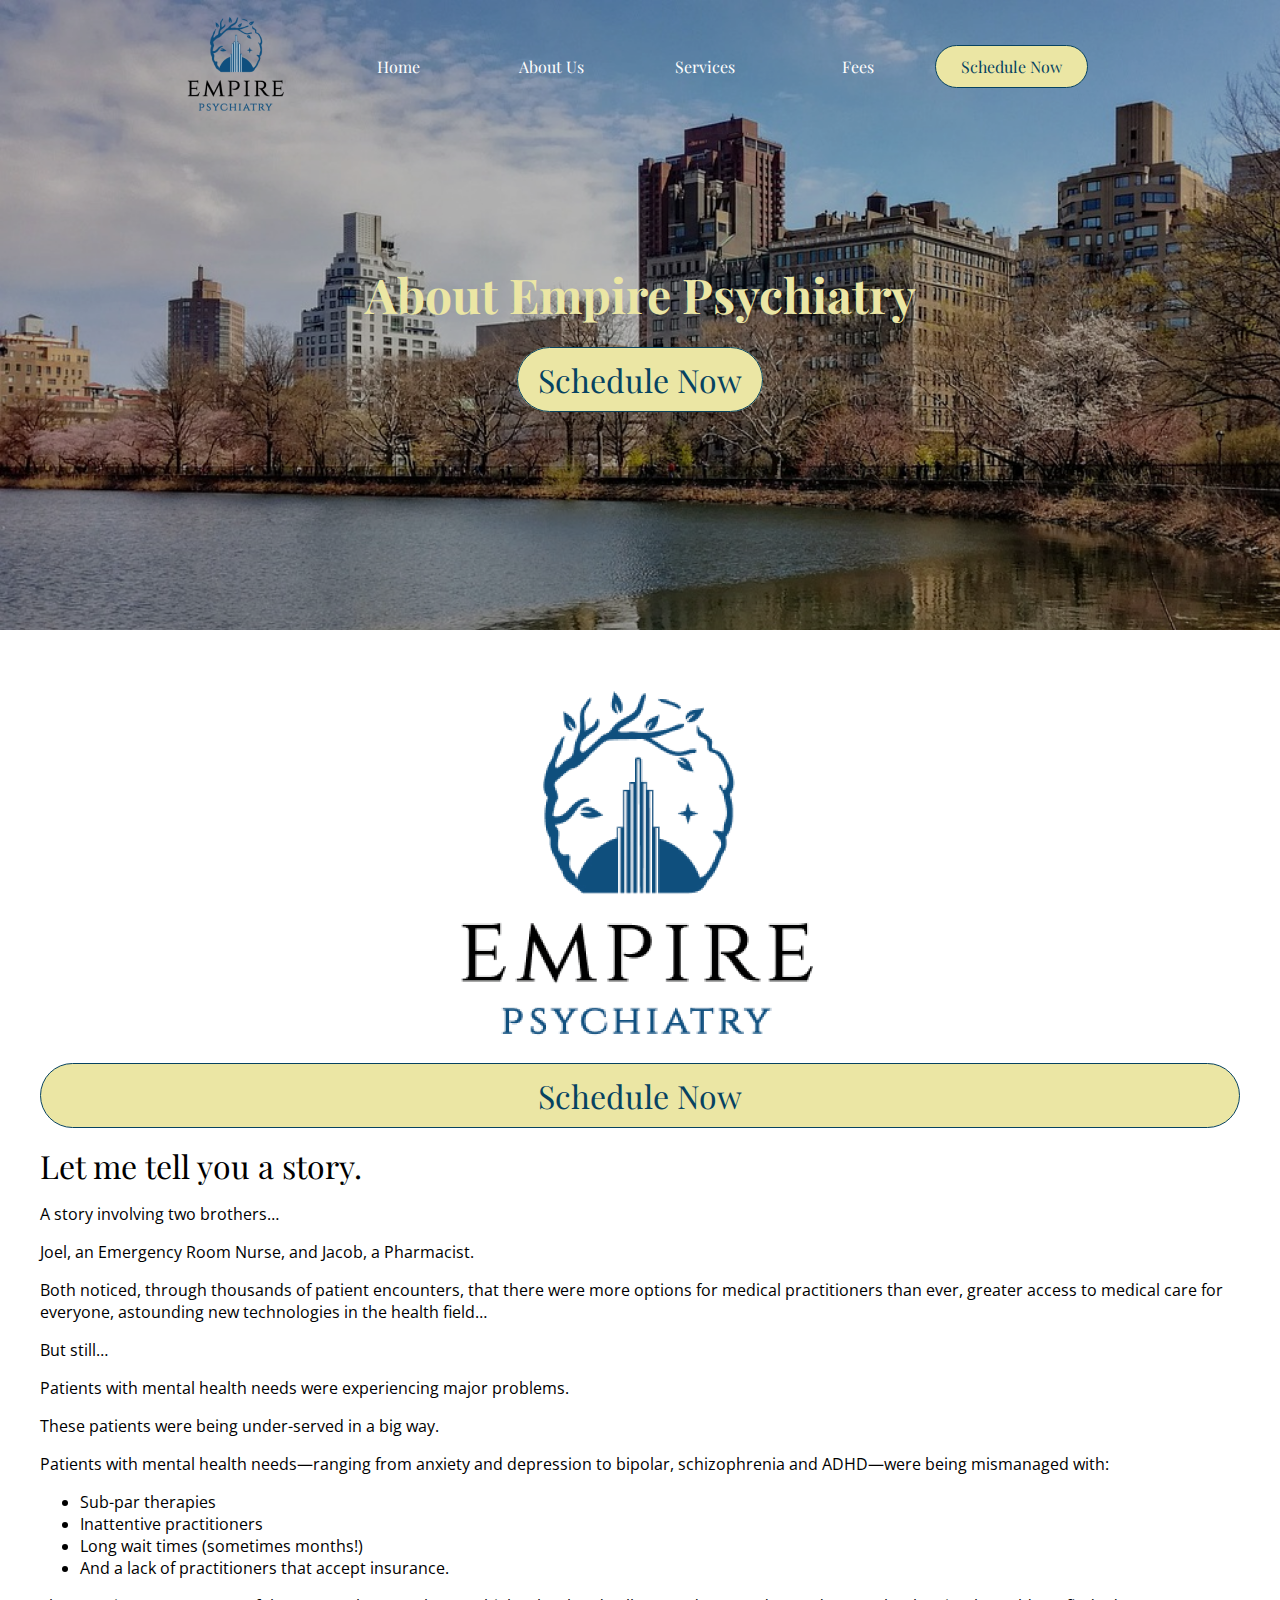
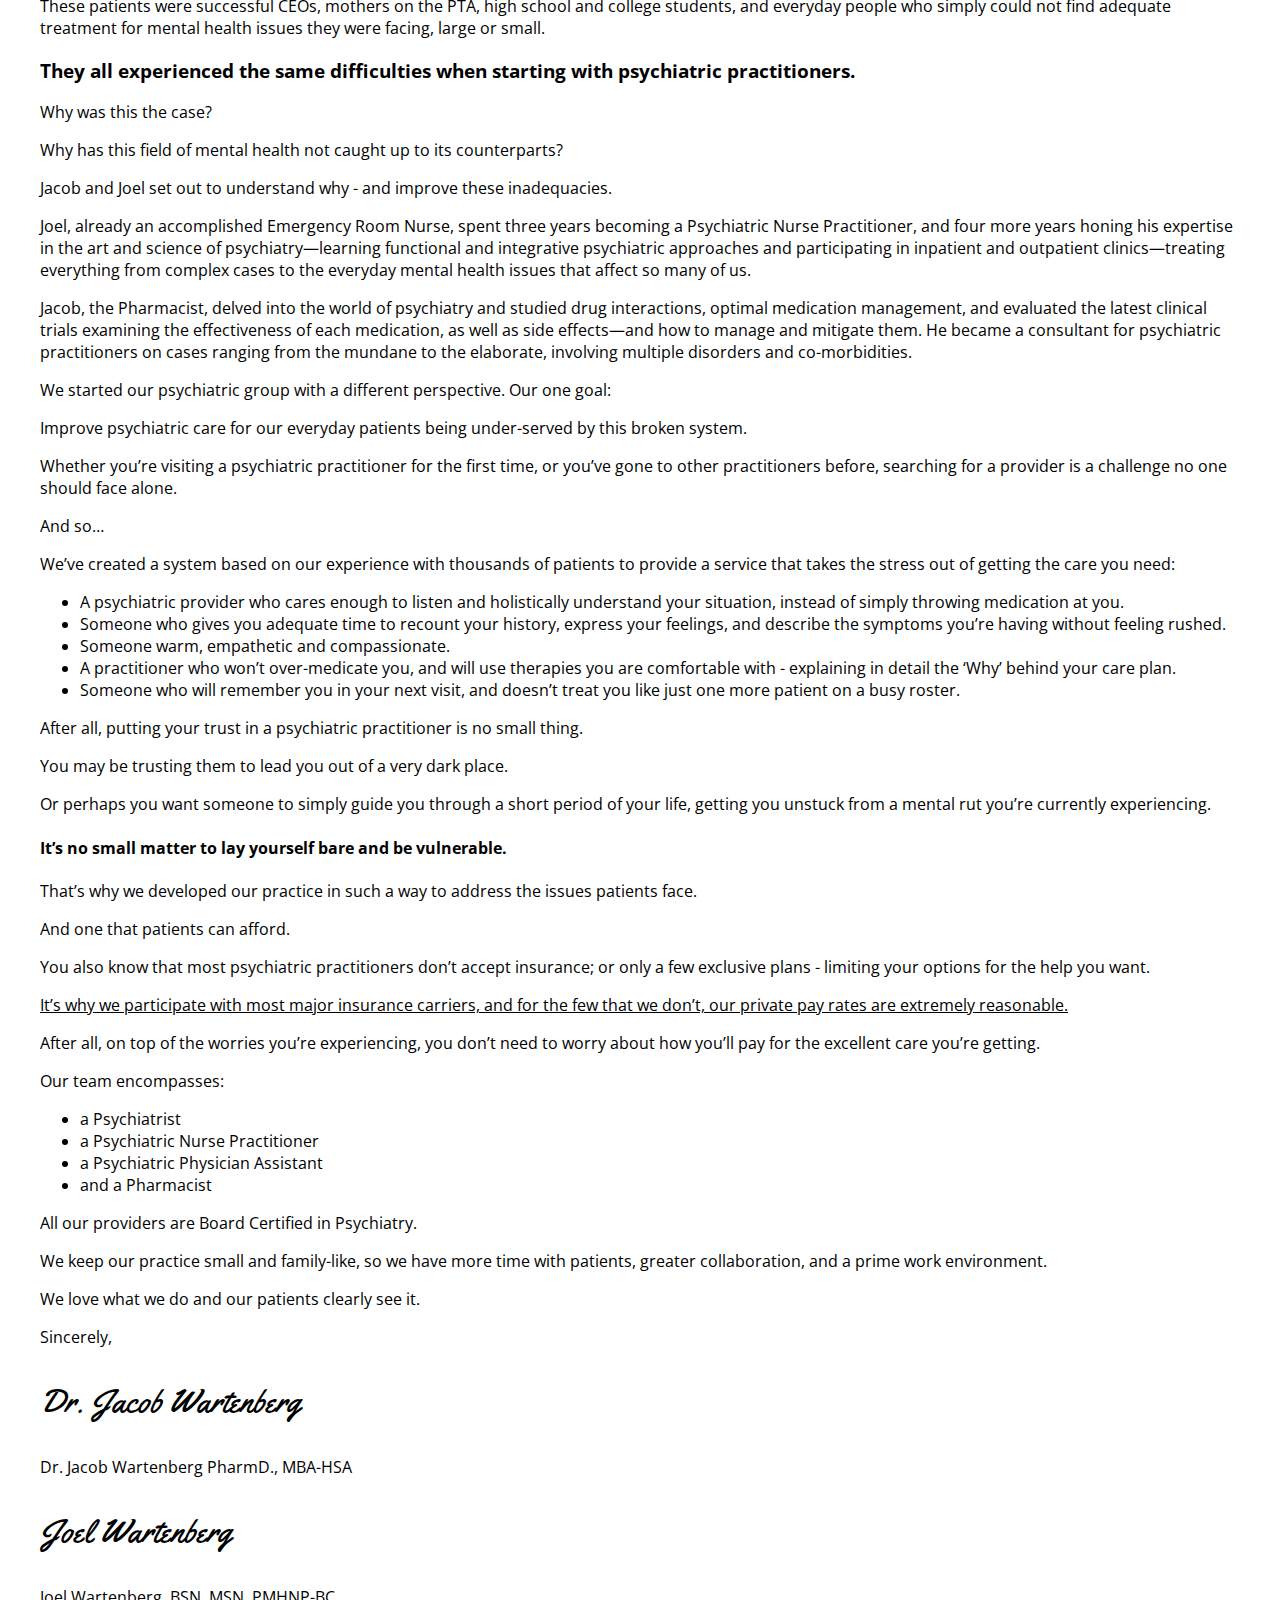
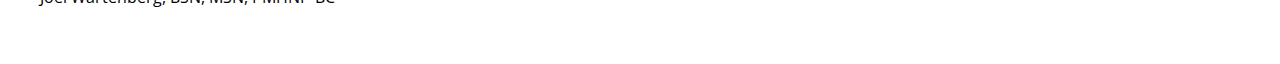
==== about.html @ 6baf915f "first" ====
<!DOCTYPE html>
<html lang="en">
  <head>
    <meta charset="UTF-8" />
    <meta name="viewport" content="width=device-width, initial-scale=1.0" />
    <title>Empire Psychiatry | About Empire Psychiatry</title>
    <link rel="shortcut icon" href="favicon.ico" />
    <link rel="preconnect" href="https://fonts.gstatic.com" />
    <link
      href="https://fonts.googleapis.com/css2?family=Open+Sans&family=Playfair+Display:wght@500&display=swap"
      rel="stylesheet"
    />
    <link rel="stylesheet" href="style.css" />
  </head>
  <body>
    <nav id="navbar">
      <div class="innerNav">
        <div id="logo">
          <a href="/index.html"
            ><img src="images/BlueTransparent.png" alt=""
          /></a>
        </div>
        <div class="links">
          <ul>
            <li><a href="/index.html">Home</a></li>
            <li><a class="active" href="/about.html">About Us</a></li>
            <li><a href="/index.html#whatWeTreat">Services</a></li>
            <li><a href="/fees.html">Fees</a></li>
            <li>     <a data-check="noActive" class="btn lrg" href="/schedule.html"> Schedule Now</a></li>
          </ul>
        </div>
      </div>

      <div onclick="openNav()" class="openMobile">
        <img src="/images/open.png" alt="" />
      </div>
    </nav>

    <header class="about-header">

        <div class="overlayAbout">
          <div>
            <h1>About Empire Psychiatry</h1>
          
            <a class="btn lrg" href="/schedule.html">Schedule Now</a>
          </div>
      
      </div>
      
    </header>
    <div class="colorWrap">
      <div class="about-body">
       <div class="img-box">
        <img src="/images/bigBlue.png" alt="">
        <a class="btn lrg" href="/schedule.html">Schedule Now</a>
       </div>
      
        <p>
          <span class="bigger"> Let me tell you a story.</span><p>A story
          involving two brothers… <p>Joel, an Emergency Room Nurse, and Jacob, a
          Pharmacist. <p>Both noticed, through thousands of patient encounters,
          that there were more options for medical practitioners than ever,
          greater access to medical care for everyone, astounding new
          technologies in the health field… </p><p> But still… </p><p>Patients with mental
          health needs were experiencing major problems.</p><p> These patients were
          being under-served in a big way.
        </p>
        <p>
          Patients with mental health needs—ranging from anxiety and depression
          to bipolar, schizophrenia and ADHD—were being mismanaged with:
        </p>

        <ul>
          <li>Sub-par therapies</li>
          <li>Inattentive practitioners</li>
          <li>Long wait times (sometimes months!)</li>
          <li>And a lack of practitioners that accept insurance.</li>
        </ul>
        <p>
          These patients were successful CEOs, mothers on the PTA, high school
          and college students, and everyday people who simply could not find
          adequate treatment for mental health issues they were facing, large or
          small.
        </p>

        <h3>
          They all experienced the same difficulties when starting with
          psychiatric practitioners.
        </h3>
        <p>Why was this the case?</p>
        <p>
          Why has this field of mental health not caught up to its counterparts?
        </p>
        <p>
          Jacob and Joel set out to understand why - and improve these
          inadequacies.
        </p>
        <p>
          Joel, already an accomplished Emergency Room Nurse, spent three years
          becoming a Psychiatric Nurse Practitioner, and four more years honing
          his expertise in the art and science of psychiatry—learning functional
          and integrative psychiatric approaches and participating in inpatient
          and outpatient clinics—treating everything from complex cases to the
          everyday mental health issues that affect so many of us.
        </p>
        <p>
          Jacob, the Pharmacist, delved into the world of psychiatry and studied
          drug interactions, optimal medication management, and evaluated the
          latest clinical trials examining the effectiveness of each medication,
          as well as side effects—and how to manage and mitigate them. He became
          a consultant for psychiatric practitioners on cases ranging from the
          mundane to the elaborate, involving multiple disorders and
          co-morbidities.
        </p>
        <p>
          We started our psychiatric group with a different perspective. Our one
          goal:
        </p>
        <p>
          Improve psychiatric care for our everyday patients being under-served
          by this broken system.
        </p>
        <p>
          Whether you’re visiting a psychiatric practitioner for the first time,
          or you’ve gone to other practitioners before, searching for a provider
          is a challenge no one should face alone.
        </p>
        <p>And so…</p>
        <p>
          We’ve created a system based on our experience with thousands of
          patients to provide a service that takes the stress out of getting the
          care you need:
        </p>
        <ul>
          <li>
            A psychiatric provider who cares enough to listen and holistically
            understand your situation, instead of simply throwing medication at
            you.
          </li>
          <li>
            Someone who gives you adequate time to recount your history, express
            your feelings, and describe the symptoms you’re having without
            feeling rushed.
          </li>
          <li>Someone warm, empathetic and compassionate.</li>
          <li>
            A practitioner who won’t over-medicate you, and will use therapies
            you are comfortable with - explaining in detail the ‘Why’ behind
            your care plan.
          </li>
          <li>
            Someone who will remember you in your next visit, and doesn’t treat
            you like just one more patient on a busy roster.
          </li>
        </ul>
        <p>
          After all, putting your trust in a psychiatric practitioner is no
          small thing.
        </p>
        <p>You may be trusting them to lead you out of a very dark place.</p>
        <p>
          Or perhaps you want someone to simply guide you through a short period
          of your life, getting you unstuck from a mental rut you’re currently
          experiencing.
        </p>
        <h4>It’s no small matter to lay yourself bare and be vulnerable.</h4>
        <p>
          That’s why we developed our practice in such a way to address the
          issues patients face.
        </p>
        <p>And one that patients can afford.</p>
        <p>
          You also know that most psychiatric practitioners don’t accept
          insurance; or only a few exclusive plans - limiting your options for
          the help you want.
        </p>
        <p class="underLine">
          It’s why we participate with most major insurance carriers, and for
          the few that we don’t, our private pay rates are extremely reasonable.
        </p>
        <p>
          After all, on top of the worries you’re experiencing, you don’t need
          to worry about how you’ll pay for the excellent care you’re getting.
        </p>
        <p>Our team encompasses:</p>
        <ul>
          <li>a Psychiatrist</li>
          <li>a Psychiatric Nurse Practitioner</li>
          <li>a Psychiatric Physician Assistant</li>
          <li>and a Pharmacist</li>
        </ul>
        <p>All our providers are Board Certified in Psychiatry.</p>
        <p>
          We keep our practice small and family-like, so we have more time with
          patients, greater collaboration, and a prime work environment.
        </p>
        <p>We love what we do and our patients clearly see it.</p>
        <p>Sincerely,</p>
        <p class="cursive">Dr. Jacob Wartenberg</p>
        <p>Dr. Jacob Wartenberg PharmD., MBA-HSA</p>
        <p class="cursive">Joel Wartenberg</p>
   <p>Joel Wartenberg, BSN, MSN, PMHNP-BC</p>
    
    

   
     
       </div>
       
    </div>

    
    <!-- The overlay -->
    <div id="myNav" class="overlay">
      <!-- Button to close the overlay navigation -->
      <a href="javascript:void(0)" class="closebtn" onclick="closeNav()"
        >&times;</a
      >

      <!-- Overlay content -->
      <div class="overlay-content">
        <a href="#">Home</a>
        <a href="/about.html">About Us</a>
        <a href="/index.html#whatWeTreat">Services</a>
        <a href="/fees.html">Fees</a>
        <a class="btn" href="/schedule.html">Schedule Now</a>
      </div>
    </div>

    <script src="info.js"></script>
    <script src="main.js"></script>
  </body>
</html>
---- style.css ----
@import url('https://fonts.googleapis.com/css2?family=Yellowtail&display=swap');

:root {
    --main-bg-color: #074361;
    --secondary: #ebe6a4;
  }
  

* {
    box-sizing: border-box;
}

html{
    scroll-behavior: smooth;
}

body {
    margin: 0;
    padding: 0;
    font-family: 'Open Sans', sans-serif;
   
}
#result{
    position: absolute;
    top: 200px;
    left: 0;
    width: 100%;
    text-align: center;
    background: var(--secondary);
   
}
.actingFooter {
    text-align: center;
}
#result a{
    font-size: 24px;
}

#result p{
    color: red;
}
footer{
    position: fixed;
    bottom: 0;
    left: 0;
    width: 100%;
    padding: 10px 0;
    background:#074361d0;
    box-shadow: 30px 0 60px rgba(0, 0, 0, 0.541);
    animation: fadeInUp ease 3s ;
    animation-iteration-count: 1; 
    animation-fill-mode: forwards; 
}

footer div{
    width: 70%;
    margin: 0 auto;
    text-align: center;
}

footer img {
    position: absolute;
    right: 20px;
    top: 20px;
    cursor: pointer;
}

footer div p a {
    font-size: 24px;
    text-decoration: none;
    color: var(--secondary);
    font-weight: 900;
}

footer div p {
    color: white;
}

#topCards{
    background: var(--main-bg-color);
}
.big{
    font-family: 'Playfair Display', serif;
    font-size: 1.8rem;
}

h1, nav a, .btn {
    /* font-family: 'Cinzel Decorative', cursive; */
    font-family: 'Playfair Display', serif;
}
.cursive{
    font-family: 'Yellowtail', cursive;
    font-size: 2rem;
}
nav{
    width: 100%;
    height: auto;
    background:#d3dbdf00;
    position: absolute;
    top: 0;
    left: 0;
  z-index: 99;
  animation: fadeInDown ease 3s ;
    animation-iteration-count: 1; 
    animation-fill-mode: forwards; 
}
.noAnim{
    animation: none;
}
.innerNav{
    width: 70%;
    margin: 0 auto;
    display: grid;
    padding: 10px 0 20px 0;
    grid-template-columns: 10% 90%;
}

#logo, .links{
    width: 100%;

}

#logo{
    display: flex;
    justify-content: center;
    align-items: center;
}

.links{
    display: flex;
    justify-content: center;
    align-items: center;
}

.links ul {
    list-style-type: none;
    display: flex;
    justify-content: space-between;
    align-items: center;
    width: 100%;
    height: 100%;
}

.links li{
    width: 100%;
    height: 100%;
    display: flex;
    justify-content: center;
    align-items: center;
}

.links a {
    text-decoration: none;
    color:  white;
    font-size: 1.3rem;
    transition: 0.5s;
}

.links a:hover{
    /* text-decoration: overline; */
    color: var(--secondary);
}

.btn{
    background:var(--secondary);
    color:  var(--main-bg-color) !important;
    border: 1px solid #ffffff;
    padding: 10px 20px;
    border-radius: 50px;
    text-decoration: none !important;
    transition: 0.5s;
    text-align: center;
}

.btn:hover{
    background:  var(--main-bg-color);
    color: #ffffff !important;
    box-shadow: 0 20px 30px rgba(0, 0, 0, 0.541);
}
main{
    width: 100vw;
    height: 80vh;
    
    overflow: hidden;
}

/* .mobileNav{
    width: 300px;
    height: 100vh;
    position: fixed;
    top: 0;
    left: 0;
    background: white;
}

.mobileNav ul{
    list-style: none;
    margin: 0 auto;
    width: 90%;
    display: grid;

} */
.mainCont {
    background:#074361;
    min-height: 100vh;
    padding: 200px 0 50px 0; 
}
.mainCont h1 {
    margin: 0;
    padding: 0;
}
.mainBod {
    width: 70%;
    margin: 0 auto;
    color: #074361;
    background: white;
    padding: 20px 40px;
    border-radius: 50px;
    display: grid;
    grid-template-columns: 70% 30%;
    grid-gap: 1em;
}

.mainBod img {
    width: 100%;
    height: 100%;
    object-fit: cover;
    border-radius: 50px;
    object-position: center;
}

.mainBod .fixedSide {
    object-position: 70%;
}

.mainBod .fixedSideOther{
    object-position: left;
}

.mainBod .fixedSideRight{
    object-position: right;
}

#pageBtn {
    display: inline-block;
    margin-top: 20px;
}


video {
    object-fit: cover;
    width: 100%;
    height: 100%;
    position: absolute;
    top: 0;
    left: 0;
    animation: fadeInAnimation ease 3s ;
    animation-iteration-count: 1; 
    animation-fill-mode: forwards; 
  }

  .viewport-header {
    position: relative;
    width: 100%;
    height: 100vh;
    text-align: center;
    display: flex;
    align-items: center;
    justify-content: center;
    /* margin: 0 0 50px 0; */
    /* padding-top: 100px; */
     animation: fadeInLeft ease 3s ;
    animation-iteration-count: 1; 
    animation-fill-mode: forwards; 

  }

  .schedule-header{
    position: relative;
    width: 100%;
    /* height: 100vh; */
    text-align: center;
    
    display: flex;
    align-items: center;
    justify-content: center;
    /* margin: 0 0 50px 0; */
    /* padding-top: 100px; */
     
    background:linear-gradient(var(--main-bg-color),rgba(255, 255, 255, 0.801) 10% );

  }

  .schedule-header h1{
      color: var(--main-bg-color);
      font-size: 3rem;
      
  }

  .schedule-header h2{
      color :var(--main-bg-color);
      width: 60%;
      margin: 0 auto;
  }

  .scheduleOverlay{
    padding: 200px 0;
    width: 100%;
    height: 100%;
    background: rgba(255, 255, 255, 0);
    display: flex;
    justify-content: center;
    align-items: center;
    text-align: center;
    
}

.fees-header{
    position: relative;
    width: 100%;
    height: 100vh;
    text-align: center;
    
    
    /* margin: 0 0 50px 0; */
    
     
    background:linear-gradient(var(--main-bg-color), white);

}

.feesOverlay{
    padding-top: 100px;
    width: 100%;
    height: 100%;
    background: rgba(0, 0, 0, 0.274);
    display: flex;
    justify-content: center;
    align-items: center;
    text-align: center;
}

.feesOverlay .cont{
    width: 70%;
    margin: 0 auto;
    background: var(--secondary);
    padding: 20px;
    border-radius: 0.3rem;
    color: var(--main-bg-color);
    border: 5px outset;
}

.feesOverlay .cont div{
    width: 60%;
    margin: 0 auto;
    padding-bottom: 50px;
}

.fees-header h1{
    font-size: 3rem;
}

.feesOverlay p{
    font-size: 1.4rem;
}


form .form-all{
    border-radius: 0.3rem !important;
}


  .fadeInLeft {
    animation: fadeInLeft ease 3s ;
    animation-iteration-count: 1; 
    animation-fill-mode: forwards; 
  }

  .fadeInUp{
    animation: fadeInUp ease 3s ;
    animation-iteration-count: 1; 
    animation-fill-mode: forwards; 
  }
#testimonials p, .hiddenTest .card p {
    color: var(--main-bg-color);
}
 

  @keyframes fadeInAnimation { 
    0% { 
        opacity: 0; 
    } 
    100% { 
        opacity: 1; 
     } 
} 
@keyframes fadeInLeft {
    0% {
       opacity: 0;
       transform: translateX(-1000px);
    }
    100% {
       opacity: 1;
       transform: translateX(0);
    }
 } 

 @keyframes fadeInUp{
    0% {
       opacity: 0;
       transform: translateY(1000px);
    }
    100% {
       opacity: 1;
       transform: translateY(0);
    }
 } 

 @keyframes fadeInDown {
    0% {
       opacity: 0;
       transform: translateY(-1000px);
    }
    100% {
       opacity: 1;
       transform: translateX(0);
    }
 } 



  .viewport-header h1{

      font-size: 6rem;
     
      color: var(--secondary);
      padding: 0;
      /* -webkit-text-stroke-width:1.2px;
  -webkit-text-stroke-color: #FFFEF1; */
      margin: 0;
      text-shadow: 0 20px 30px rgba(0, 0, 0, 0.527);
  }

  .viewport-header p{
    padding: 0 0 40px 0;
    margin: 0 auto;
    width: 70%;
    /* -webkit-text-stroke-width: 1px;
  -webkit-text-stroke-color: #0E6C94; */
    color:var(--secondary);
    text-shadow: 0 20px 30px rgba(0, 0, 0, 0.795);
    font-size: 2.7rem;
    /* font-weight: bold; */
  }

  .viewport-header .btn{
      font-size: 2.4rem;
    
  }



  .content{
    background:white;
  }

  .content2{
    background: linear-gradient(#ffffff00,  var(--main-bg-color));
  }

.cards{
    padding:100px 0;
    width: 80%;
    margin: 0 auto;
    display: grid;
    grid-template-columns: repeat(3, auto);
    grid-gap: 1em;
    
}

.card {
    text-align: center;
    width: 100%;
    height: 100%;
    display: grid;
}

.card h2{
    font-size: 2.5rem;
    color: var(--secondary);
    margin: 0;
    padding: 0;
    text-shadow: 2px 4px 8px black;
    font-family: 'Playfair Display', serif;
}

.card p{
    font-size: 1.2rem;
    margin: 10px auto 30px auto;
    color:white;
    line-height: 2rem;
   width: 80%;
    /* font-weight: bold; */
}

.card .btn {
    font-size: 1.2rem;
}

.bubbles{
    width: 70%;
    margin: 0 auto;
    padding: 30px 0;
    text-align: center;
}

.bubbleTop{
    width: 100%;
    display: grid;
    grid-template-columns: repeat(3, auto);
    grid-gap: 1em;
    text-align: center;
    
}

.bubbleMid{
    width: 50%;
    display: grid;
    grid-template-columns: repeat(2, auto);
    text-align: center;
    grid-gap: 1em;
    margin: 50px auto;
}

.bubbleMid2{
    width: 100%;
    display: grid;
    text-align: center;
    grid-template-columns: repeat(3, auto);
    grid-gap: 1em;
}

.bubbleBottom{
    margin: 50px auto;
        width: 50%; 
}
.bubble{
    background: var(--secondary);
    padding: 10px 30px;
    border-radius: 50px;
    width: auto;
    font-size: 2rem;
    margin: 0 auto;
    color:  var(--main-bg-color);
    box-shadow: 0 20px 30px rgba(0, 0, 0, 0.61);
    cursor: pointer;
    transition: 0.5s;
    text-decoration: none;
}

.bubble:hover{
    background:   var(--main-bg-color);
    color: var(--secondary);
    box-shadow: 0 10px 15px rgba(0, 0, 0, 0.466);
}
#whatWeTreat {
    text-align: center;
}

#whatWeTreat h2{
    font-size: 5rem;
    color: var(--main-bg-color);
    margin: 0;
    padding: 100px 0 50px 0;
    font-family: 'Playfair Display', serif;
}

#whatWeTreat p{
    color: #696969;
}

#covered{
    width: 100%;
  height:100vh;
    text-align: center;
    background: url(/images/backgroundSwoop.png) no-repeat;
    background-size: cover;
    background-position: center;
    display: flex;
    justify-content: center;
    align-items: center;
}

#covered div{
    width: 60%;
    margin: 0 auto;
}

#covered h2{
    font-size: 3rem;
    color:  var(--main-bg-color);
    font-family: 'Playfair Display', serif;
    padding: 0;
    margin: 0;
}

#covered p{
    font-size: 2em;
    line-height: 3.5rem;
    color: #696969;
    padding: 0;
    margin: 10px 0 30px 0;
}



#covered .btn{
    background:  var(--main-bg-color) !important;
    color: white !important;
    font-size: 1.4rem;
}

#testimonials, #ready{
    text-align: center;
  
}

#testimonials, #ready, #locations{
    text-align: center;
    min-height: 50vh;
}



#locations .addresses {
    width: 50%;
    margin: 0 auto;
    display: grid;
    grid-template-columns: repeat(auto-fit, minmax(250px, auto) );
}

#testimonials h3, #locations  h3{
    font-size: 3rem;
    color:  var(--main-bg-color);
    font-family: 'Playfair Display', serif;

}

#locations h4 {
    color: var(--main-bg-color);
}

#locations a {
    text-decoration: none;
    color:rgba(16, 66, 100, 0.979);
    font-size: 1rem;
}

#locations a:hover{
    text-decoration: underline;
}

#ready h3{
    font-size: 4rem;
    color: var(--secondary);
    font-family: 'Playfair Display', serif;
}

#testimonials .test {
    padding: 20px 0 20px 0;
}

.ready img{
    width: 100px;
}



  .noBorder{
      border:none;
      width: 40%;
      margin: 0 auto;
      display: block;
      padding: 20px;
  }

  /* The Modal (background) */
.modal {
    display: none; /* Hidden by default */
    position: fixed; /* Stay in place */
    z-index: 1; /* Sit on top */
    left: 0;
    top: 0;
    width: 100%; /* Full width */
    height: 100%; /* Full height */
    overflow: auto; /* Enable scroll if needed */
    background-color: rgb(0,0,0); /* Fallback color */
    background-color: rgba(0,0,0,0.4); /* Black w/ opacity */
  }
  
  /* Modal Content/Box */
  .modal-content {
    background: var(--main-bg-color);
    margin: 15% auto; /* 15% from the top and centered */
    padding: 20px 20px 40px 20px;
    border: 10px outset #888;
    border-radius: 0.3rem;
    width: 80%; /* Could be more or less, depending on screen size */
    text-align: center;
  }
  
  /* The Close Button */
  .close {
    color: var(--secondary);
    float: right;
    font-size: 28px;
    font-weight: bold;
  }
  
  .close:hover,
  .close:focus {
    color: black;
    text-decoration: none;
    cursor: pointer;
  }

  #theTitle{
      color:  var(--secondary);
      font-size: 2.5rem;
      font-family: 'Playfair Display', serif;
  }

  #theBody {
      font-size: 1.4rem;
      width: 70%;
      margin: 0 auto;
      color: var(--secondary);
      padding-bottom: 40px;
  }

  .sticky {
    position: fixed;
    top: 0;
    width: 100%;
    background:  var(--main-bg-color);
    border-bottom: 2px solid white;
  }
  
  /* Add some top padding to the page content to prevent sudden quick movement (as the navigation bar gets a new position at the top of the page (position:fixed and top:0) */
  /* .sticky + .content {
    padding-top: 60px;
  } */

  .sticky a {
      font-size: 1.4rem;
     
  }

  .sticky a:hover{

      color: #b9b9b9;
  }

  .sticky img {
      width: 85px;
  }

  .sticky .innerNav{
      padding: 10px 0;
  }
  

 .contactWrap{
     width: 100%;
     margin: 0 auto;
     text-align: center;
     background: white;
 }
#bigWhite{
    width: 100%;
}

  button{
      font-size: 1.2rem;
      outline: none;
  }

 

  .lrg{
      width: 100% !important;
      font-size: 2rem;
      border: 1px solid  var(--main-bg-color);
  }


.openMobile{
    display: none;
}
  .openMobile img{
      width: 50px;
  }

  .mobileNav{
      display: none;
  }

  /* The Overlay (background) */
.overlay {
    /* Height & width depends on how you want to reveal the overlay (see JS below) */   
    height: 100%;
    width: 0;
    position: fixed; /* Stay in place */
    z-index: 1000; /* Sit on top */
    left: 0;
    top: 0;
    background-color:rgba(16, 66, 100, 0.979); 
    overflow-x: hidden; /* Disable horizontal scroll */
    transition: 0.5s; /* 0.5 second transition effect to slide in or slide down the overlay (height or width, depending on reveal) */
  }
  
  /* Position the content inside the overlay */
  .overlay-content {
    position: relative;
    top: 25%; /* 25% from the top */
    width: 100%; /* 100% width */
    text-align: center; /* Centered text/links */
    margin-top: 30px; /* 30px top margin to avoid conflict with the close button on smaller screens */
  }
  
  /* The navigation links inside the overlay */
  .overlay a {
    padding: 8px;
    text-decoration: none;
    font-size: 36px;
    color: #818181;
    display: block; /* Display block instead of inline */
    transition: 0.3s; /* Transition effects on hover (color) */
  }
  
  /* When you mouse over the navigation links, change their color */
  .overlay a:hover, .overlay a:focus {
    color: #f1f1f1;
  }
  
  /* Position the close button (top right corner) */
  .overlay .closebtn {
    position: absolute;
    top: 20px;
    right: 45px;
    font-size: 60px;
  }
.overlay .btn{
    width: 50%;
    margin: 0 auto;
}

.hiddenTest{
    width: 80%;
    margin: 0 auto;
    display: none;
    grid-template-columns: repeat(4, auto);
    grid-gap: 1em;
}

.about-header{
    background: url(/images/aboutBackground.jpg) no-repeat;
    background-size: cover;
    background-attachment: fixed;
    width: 100%;
    height: 70vh;
   
}
.overlayAbout{
    
    width: 100%;
    height: 100%;
    background: rgba(0, 0, 0, 0.274);
    display: flex;
    justify-content: center;
    align-items: center;
    text-align: center;
}

.overlayAbout div{
    animation: fadeInDown ease 3s ;
    animation-iteration-count: 1; 
    animation-fill-mode: forwards; 
}
.about-header h1{
    font-size: 5rem;
    color: var(--secondary);
    font-family: 'Playfair Display', serif;
}


.colorWrap{
    width: 100%;
    height: 100%;
    padding: 20px;
}
   
.about-body{
    width: 80%;
    margin: 0 auto;
    padding: 20px ;
    /* border: 10px solid #0e6c94; */
    border-radius: 0.3rem;
    background: white;
   
}
.underLine{
    text-decoration: underline;
}


.bigger{
    font-size: 2rem;
    font-family: 'Playfair Display', serif;
}




.about-body .img-box{
    display: inline;
    width: 250px;
    float: right;
    margin: 20px;
}

.about-body img{
    width: 250px;
}

  @media only screen and (max-width: 1600px){
    .links a{
        font-size: 1rem;
    }
.fees-header{
    height: auto;

}

footer img{
    width: 30px;
}
    .feesOverlay{
       padding: 200px 0 100px 0;
       
    }

    .feesOverlay .cont {
        width: 90%;
    }
    .feesOverlay .cont div, .contactWrap{
        width: 90%;
        margin: 0 auto;
    }

    .about-header h1{
        font-size: 3rem;
    }

    .about-body{
        width: 100%;
    }

    .about-body .img-box{
        float: none;
        margin: 0;
        width: 100%;
       position: relative;
        display: block;
    }

    .about-body .img-box img{
        display: block;
        margin: 0 auto;
        width: 30%;
        
    }

    .about-body .img-box .btn, .about-body .img-box img{
        display: block;
    }


    
    nav .btn {
        font-size: 1rem;
        padding: 10px;
    }

    .viewport-header h1 {
        font-size: 3rem;
    }

    .viewport-header p{
        font-size: 2.4rem;
        line-height: 2.2rem;
    }

    #covered{
        background-size: 100% 80%;
    }
    #covered h2{
        font-size: 2rem;
    }

    #covered p{
        font-size: 1.2rem;
        line-height: 2.2rem;
    }
  }

  @media only screen and (max-width: 1024px){
      nav {
          background:  var(--main-bg-color);
          position: fixed;
        z-index: 550;
          border-bottom: none;
      }
      .about-body .img-box img{
       
        width: 50%;
        
    }

    .schedule-header h2{
        width: 90%;
    }

  
    
      #theBody {
       
        width: 90%;
        margin: 0 auto;
        text-align: left;
        font-size: 1.2rem;
        line-height: 2rem;
    }

      .modal-content {
          margin: 25% auto;
          width: 90%;
      }

      .sticky{
        border-bottom: none;
      }

      #logo img{
          width: 80px;
      }

      .openMobile{
          display: block;
          position: absolute;
          top: 30px;
          right: 20px;
          cursor: pointer;
      }

      /* .openMobile img{
          margin-left: 30px;
      } */

      .innerNav{
          width: 100%;
          padding-left: 10px;
      }

      nav .links{
          display: none;
      }
      .overlay a {font-size: 20px}
      .overlay .closebtn {
        font-size: 40px;
        top: 15px;
        right: 35px;
      }

      .viewport-header h1{
          font-size: 2rem;
      }

      .viewport-header p{
          font-size: 1.5rem;
      }
     .cards{
         display: block;
         padding: 20px 0;
     }
     
     .card{
         margin: 20px 0 60px 0;
     }

     .card p{
         width: 90%;
     }

     #whatWeTreat{
         width: 90%;
         margin: 0 auto;
     }



     .bubbleTop, .bubbleMid, .bubbleMid2, .bubbleBottom{
         display: block;
         width: 100%;
     }
     .bubbles {
        width: 100%;
         margin: 0 auto;
     }
     .bubble{
         font-size: 1rem;
         padding: 10px;
         width: 100%;
         margin: 20px 0;
     }

     #whatWeTreat h2, #covered h2{
         font-size: 3rem;
     }

     .bubbleMid, .bubbleBottom{
         margin: 0 ;
     }

     #covered {
         height: auto;
         margin: 40px auto;
     }

     #covered h2{
         font-size: 1.8rem;
     }
     #covered div{
         width: 90%;
     }

     #covered p{
         font-size: 1.2rem;
         line-height: 2rem;
     }

     .sticky .innerNav{
         padding: 10px;
     }

     #ready .bubble{
         width: 50%;
         margin: 0 auto;
     }

     
    
    
   
  }
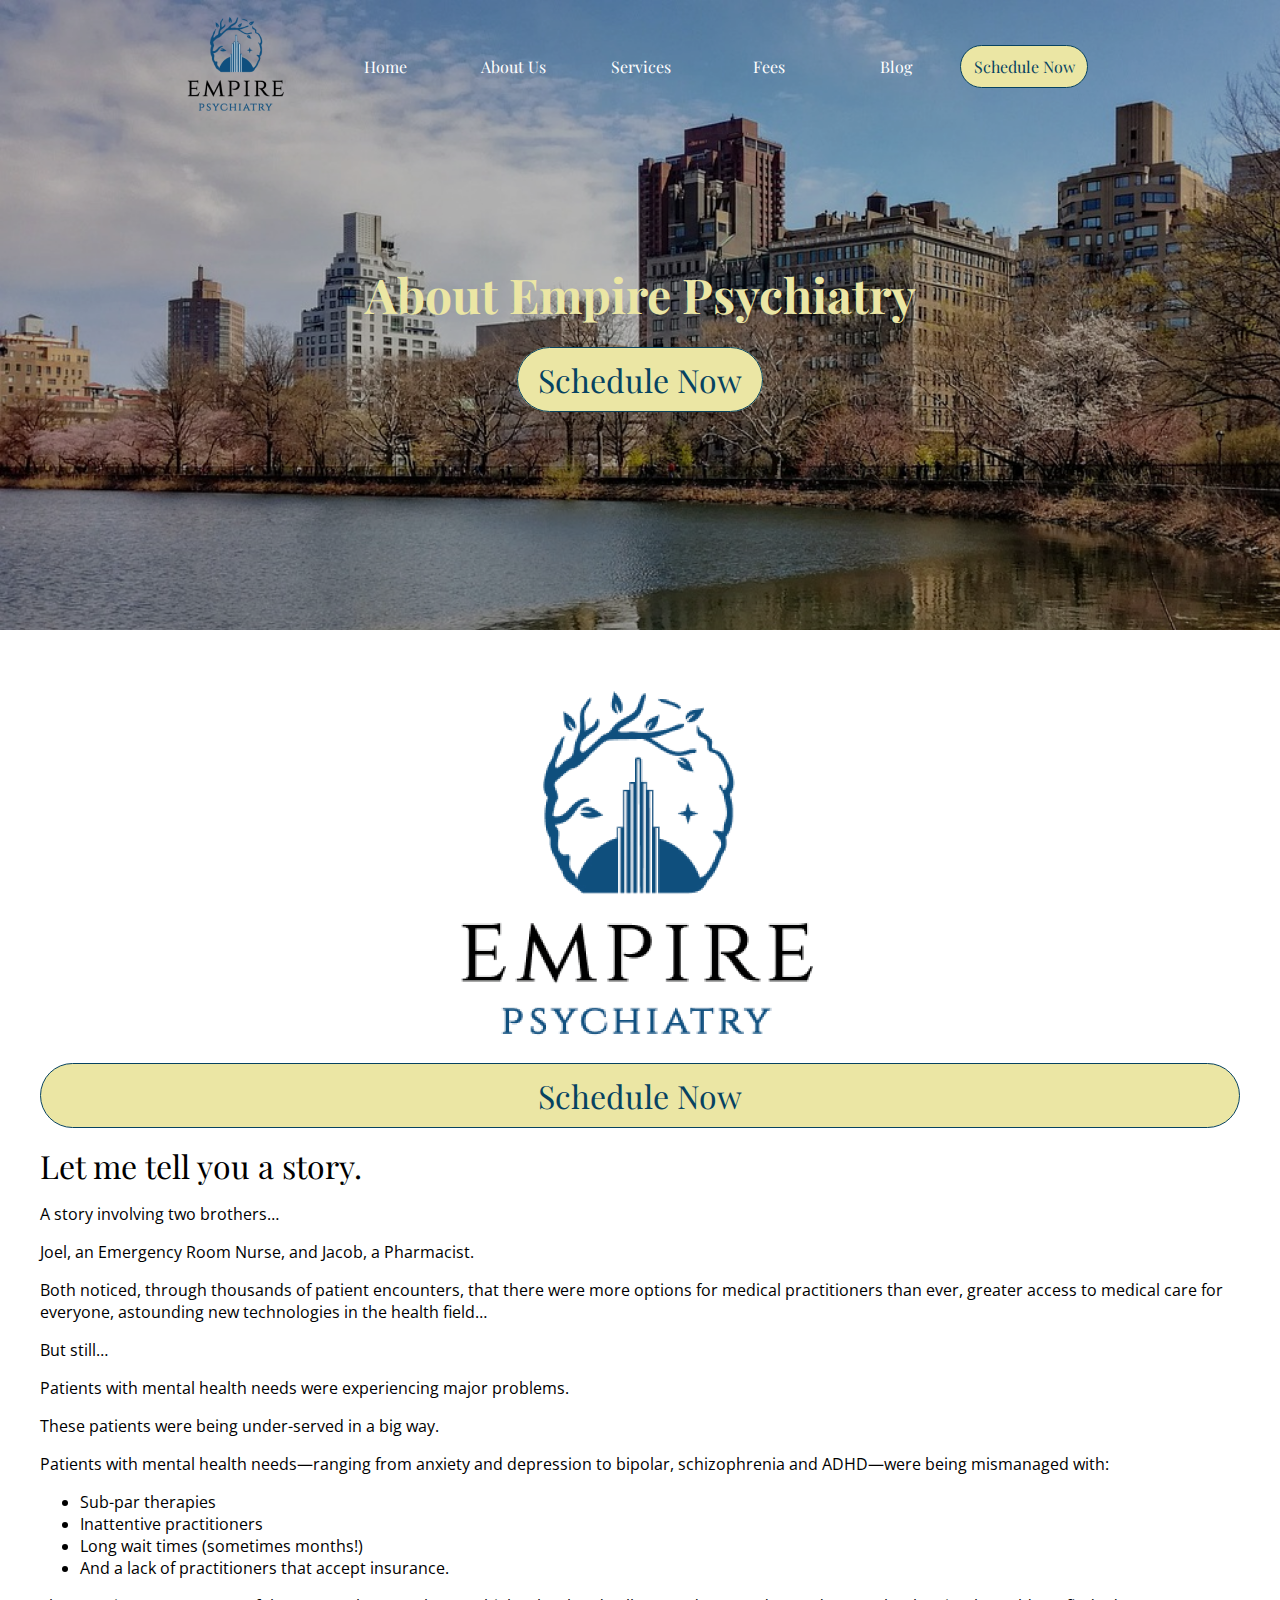
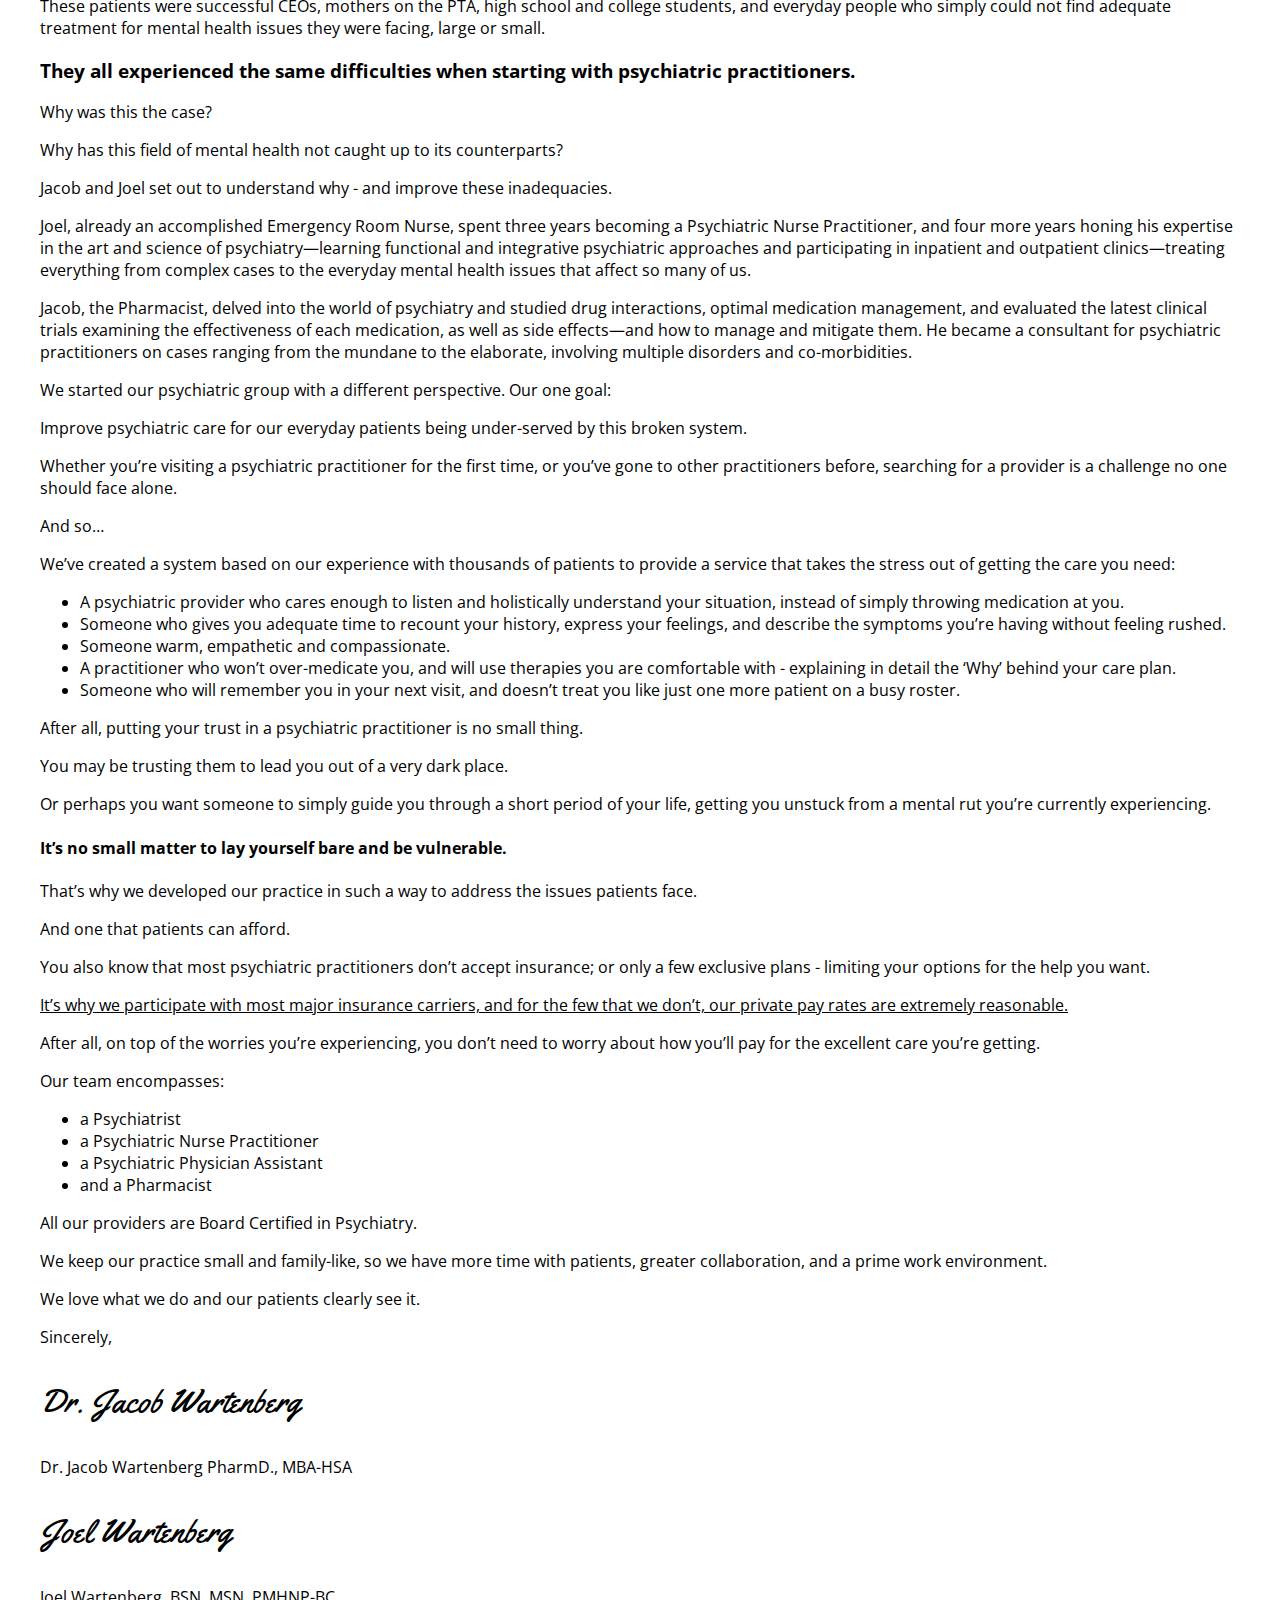
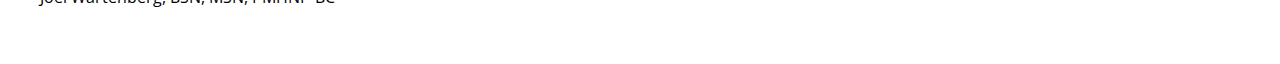
==== commit adb0ad81: "links" ====
--- a/about.html
+++ b/about.html
@@ -22,13 +22,14 @@
         </div>
         <div class="links">
           <ul>
-            <li><a href="/index.html">Home</a></li>
-            <li><a class="active" href="/about.html">About Us</a></li>
-            <li><a href="/index.html#whatWeTreat">Services</a></li>
-            <li><a href="/fees.html">Fees</a></li>
-            <li>     <a data-check="noActive" class="btn lrg" href="/schedule.html"> Schedule Now</a></li>
+              <li><a href="#">Home</a></li>
+              <li><a href="/about.html">About Us</a></li>
+              <li><a href="/#whatWeTreat">Services</a></li>
+              <li><a href="/fees.html">Fees</a></li>
+              <li><a href="/blog.html">Blog</a></li>
+              <li>     <a data-check="noActive" class="btn lrg" href="/schedule.html"> Schedule Now</a></li>
           </ul>
-        </div>
+      </div>
       </div>
 
       <div onclick="openNav()" class="openMobile">
@@ -212,20 +213,21 @@
     
     <!-- The overlay -->
     <div id="myNav" class="overlay">
-      <!-- Button to close the overlay navigation -->
-      <a href="javascript:void(0)" class="closebtn" onclick="closeNav()"
-        >&times;</a
-      >
-
-      <!-- Overlay content -->
-      <div class="overlay-content">
-        <a href="#">Home</a>
-        <a href="/about.html">About Us</a>
-        <a href="/index.html#whatWeTreat">Services</a>
-        <a href="/fees.html">Fees</a>
-        <a class="btn" href="/schedule.html">Schedule Now</a>
-      </div>
+
+    <!-- Button to close the overlay navigation -->
+    <a href="javascript:void(0)" class="closebtn" onclick="closeNav()">&times;</a>
+  
+    <!-- Overlay content -->
+    <div class="overlay-content">
+       <a  href="#">Home</a>
+       <a href="/about.html">About Us</a>
+       <a href="/#whatWeTreat">Services</a>
+       <a href="/fees.html">Fees</a>
+       <a href="/blog.html">Blog</a>
+       <a class="btn" href="/schedule.html">Schedule Now</a>
     </div>
+  
+  </div>
 
     <script src="info.js"></script>
     <script src="main.js"></script>
--- a/style.css
+++ b/style.css
@@ -1015,6 +1015,20 @@
   }
 
   @media only screen and (max-width: 1024px){
+      /* start */
+    
+    .mainCont h1 {
+        margin: 0;
+        padding: 0;
+    }
+    
+    
+    #pageBtn {
+        display: inline-block;
+        margin-top: 10px;
+       margin-bottom: 20px;
+    }
+      /* end */
       nav {
           background:  var(--main-bg-color);
           position: fixed;
@@ -1157,9 +1171,27 @@
          width: 50%;
          margin: 0 auto;
      }
-
-     
-    
-    
    
+  }
+
+  @media only screen and (max-width: 768px){
+      /* start */
+    .mainCont{
+        padding-top: 125px;
+    }
+    .mainBod {
+        width: 90%;
+        margin: 0 auto;
+        color: #074361;
+        background: white;
+        padding: 20px 40px;
+        border-radius: 50px;
+        display: block;
+        text-align: center;
+    }
+    .innerNav {
+        padding-left: 40px;
+    }
+    
+      /* end */
   }